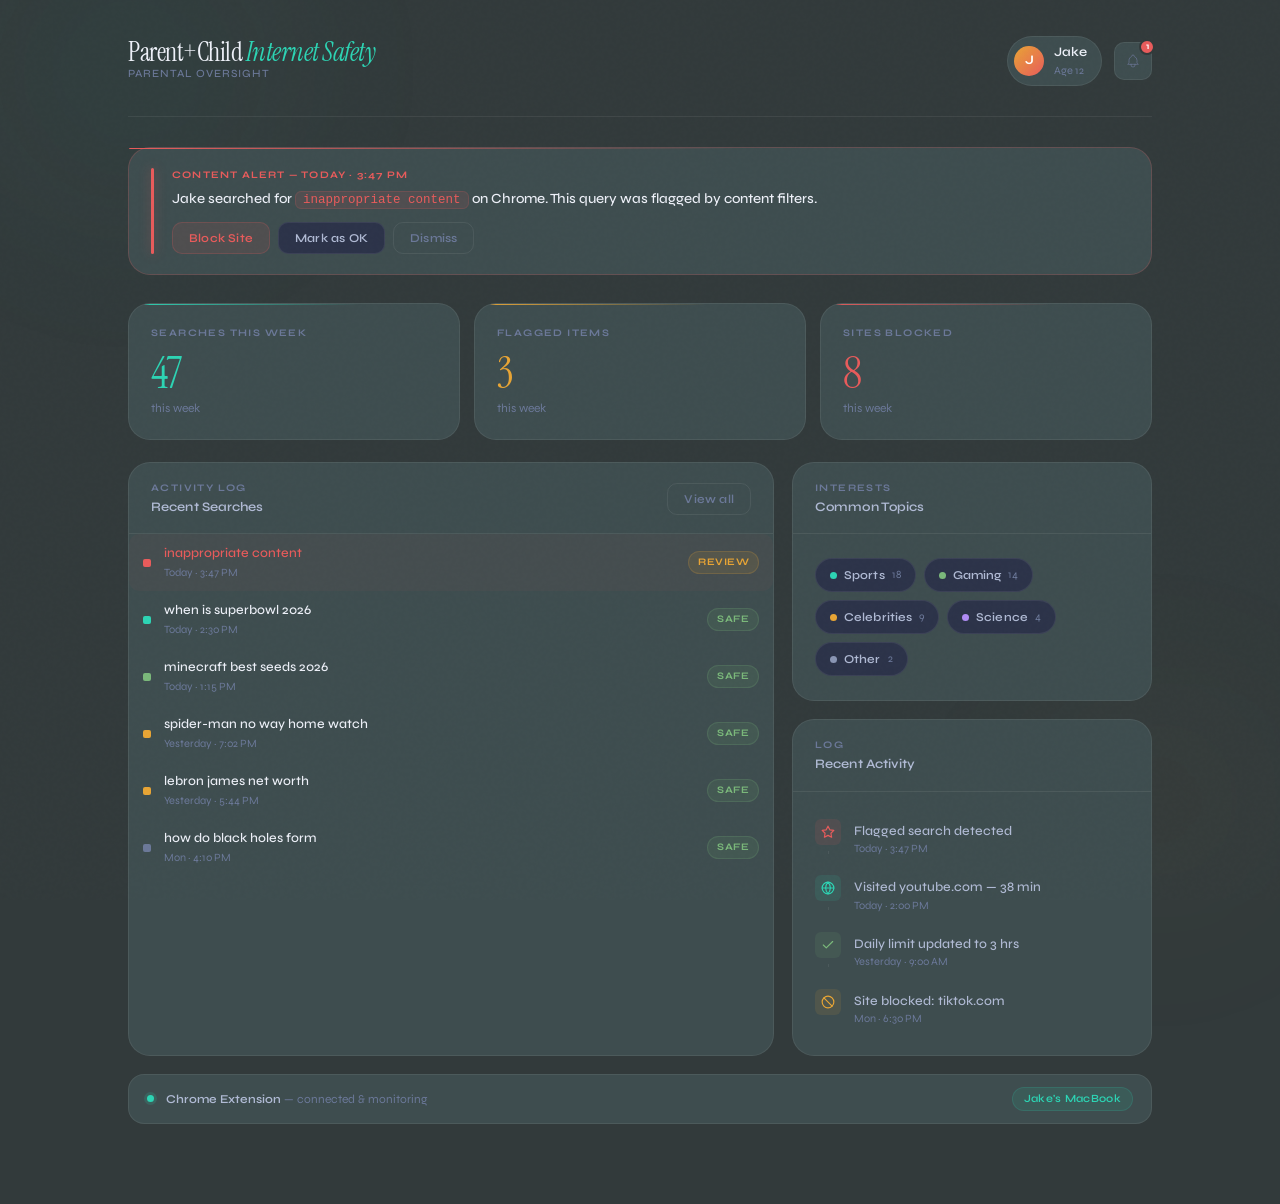
==== frontend/dashboard/index.html @ c44a9a2b "make dashboard with dummy data!! able to connect to backend and display data on the dashboard. also " ====
<!DOCTYPE html>
<html lang="en">
<head>
  <meta charset="UTF-8" />
  <meta name="viewport" content="width=device-width, initial-scale=1.0" />
  <title>Parent Dashboard</title>
 
  <!-- Stylesheets (load order matters) -->
  <link rel="stylesheet" href="css/tokens.css" />
  <link rel="stylesheet" href="css/base.css" />
  <link rel="stylesheet" href="css/components.css" />
  <link rel="stylesheet" href="css/layout.css" />
  <link rel="stylesheet" href="css/search-history.css" />
  <link rel="stylesheet" href="css/topics-activity.css" />
</head>
<body>
 
  <!-- Ambient background glows -->
  <div class="ambient ambient-a" aria-hidden="true"></div>
  <div class="ambient ambient-b" aria-hidden="true"></div>
 
  <div class="page-wrapper">
 
    <!-- ── Header ─────────────────────────────────────────── -->
    <header class="site-header reveal reveal-1" id="header" role="banner">
      <!-- Populated by header.js -->
    </header>
 
    <!-- ── Alert Banner ───────────────────────────────────── -->
    <div id="alert-banner" role="alert" aria-live="polite">
      <!-- Populated by alert-banner.js -->
    </div>
 
    <!-- ── Stats Row ──────────────────────────────────────── -->
    <div class="stats-grid" id="stats-grid">
      <!-- Populated by stats.js -->
    </div>
 
    <!-- ── Main Two-Column Grid ───────────────────────────── -->
    <div class="main-grid">
 
      <!-- Search History -->
      <div class="card reveal reveal-3">
        <div class="card-header">
          <div>
            <div class="card-eyebrow">Activity Log</div>
            <div class="card-title">Recent Searches</div>
          </div>
          <button class="btn btn-ghost">View all</button>
        </div>
        <div id="search-list">
          <!-- Populated by search-history.js -->
        </div>
      </div>
 
      <!-- Topics + Activity stacked in right column -->
      <div style="display:flex; flex-direction:column; gap:18px;">
 
        <!-- Topics -->
        <div class="card reveal reveal-4">
          <div class="card-header">
            <div>
              <div class="card-eyebrow">Interests</div>
              <div class="card-title">Common Topics</div>
            </div>
          </div>
          <div class="card-body">
            <div class="topics-cloud" id="topics-cloud">
              <!-- Populated by topics-activity.js -->
            </div>
          </div>
        </div>
 
        <!-- Activity Timeline -->
        <div class="card reveal reveal-5">
          <div class="card-header">
            <div>
              <div class="card-eyebrow">Log</div>
              <div class="card-title">Recent Activity</div>
            </div>
          </div>
          <div class="card-body" style="padding-top:14px; padding-bottom:14px;">
            <div class="timeline" id="timeline">
              <!-- Populated by topics-activity.js -->
            </div>
          </div>
        </div>
 
      </div>
    </div>
 
    <!-- ── Connection Bar ─────────────────────────────────── -->
    <div class="connection-bar reveal reveal-6">
      <span class="status-dot live"></span>
      <span class="connection-bar-text">
        <strong>Chrome Extension</strong> — connected &amp; monitoring
      </span>
      <span class="connection-device" id="connection-device">—</span>
    </div>
 
  </div>
 
  <!-- ── Toast ────────────────────────────────────────────── -->
  <div id="toast" role="status" aria-live="polite">
    <div class="toast-title"></div>
    <div class="toast-body"></div>
  </div>
 
  <!-- JS entry point (ES modules) -->
  <script type="module" src="js/app.js"></script>
</body>
</html>
---- frontend/dashboard/css/tokens.css ----
/* ============================================================
   tokens.css — Design tokens & CSS custom properties
   GuardianView Parent Dashboard
   ============================================================ */
 
   @import url('https://fonts.googleapis.com/css2?family=Instrument+Serif:ital@0;1&family=Syne:wght@400;500;600;700;800&display=swap');
 
   :root {
     /* ── Palette ─────────────────────────────────────────────── */
     --ink-950:   #1e2233;   /* page bg */
     --ink-900:   #3e4d4f;   /* card surface */
     --ink-800:   #2c3349;   /* secondary surface */
     --ink-700:   #343c54;   /* hover / tertiary surface */
     --ink-600:   #3f4a64;   /* active borders */
     --ink-400:   #6b7899;   /* muted text */
     --ink-300:   #8a96b4;   /* tertiary text */
     --ink-200:   #b0bad4;   /* secondary text */
     --ink-100:   #d0d8ec;   /* primary text */
     --ink-50:    #edf0f8;   /* highest contrast text */
              
     --teal-500:  #2dd4b4;
     --teal-400:  #4de8ca;
     --teal-muted: rgba(45, 212, 180, 0.10);
     --teal-glow:  rgba(45, 212, 180, 0.20);
    
     --amber-500: #e8a535;
     --amber-muted: rgba(232, 165, 53, 0.10);
    
     --rose-500:  #e85b5b;
     --rose-muted: rgba(232, 91, 91, 0.10);
    
     --sage-500:  #7ab87a;
     --sage-muted: rgba(122, 184, 122, 0.10);
    
     /* ── Semantic surface tokens ─────────────────────────────── */
     --bg:        #323a3b;   /* deep blue-slate page bg */
     --surface-1:   var(--ink-900);
     --surface-2:   var(--ink-800);
     --surface-3:   var(--ink-700);
     --border:    rgba(255, 255, 255, 0.07); /*background theme*/
     --border-hi: rgba(255, 255, 255, 0.13); /*background theme*/
              
     /* ── Typography ──────────────────────────────────────────── */
     --font-display: 'Instrument Serif', Georgia, serif;
     --font-ui:      'Syne', 'Helvetica Neue', sans-serif;
    
     --text-primary:   var(--ink-50);
     --text-secondary: var(--ink-200);
     --text-tertiary:  var(--ink-300);
     --text-muted:     var(--ink-400);
    
     /* ── Radius ──────────────────────────────────────────────── */
     --r-xs:  6px;
     --r-sm:  10px;
     --r-md:  16px;
     --r-lg:  22px;
     --r-xl:  30px;
    
     /* ── Spacing ─────────────────────────────────────────────── */
     --space-1:  4px;
     --space-2:  8px;
     --space-3:  12px;
     --space-4:  16px;
     --space-5:  20px;
     --space-6:  24px;
     --space-8:  32px;
     --space-10: 40px;
     --space-12: 48px;
    
     /* ── Shadows ─────────────────────────────────────────────── */
     --shadow-card: 0 1px 3px rgba(0,0,0,0.3), 0 8px 24px rgba(0,0,0,0.25);
     --shadow-teal: 0 0 24px rgba(45, 212, 180, 0.18);
    
     /* ── Transitions ─────────────────────────────────────────── */
     --ease-out:   cubic-bezier(0.16, 1, 0.3, 1);
     --ease-spring:cubic-bezier(0.34, 1.56, 0.64, 1);
     --t-fast: 140ms;
     --t-mid:  220ms;
     --t-slow: 400ms;
   }
---- frontend/dashboard/css/base.css ----
/* ============================================================
   base.css — Reset, global element styles, layout shell
   ============================================================ */
 
   *, *::before, *::after {
    box-sizing: border-box;
    margin: 0;
    padding: 0;
  }
   
  html {
    -webkit-font-smoothing: antialiased;
    -moz-osx-font-smoothing: grayscale;
    scroll-behavior: smooth;
  }
   
  body {
    font-family: var(--font-ui);
    font-size: 14px;
    line-height: 1.5;
    background-color: var(--bg);
    color: var(--text-primary);
    min-height: 100vh;
    overflow-x: hidden;
  }
   
  /* ── Noise texture overlay ──────────────────────────────────── */
  body::before {
    content: '';
    position: fixed;
    inset: 0;
    background-image: url("data:image/svg+xml,%3Csvg viewBox='0 0 256 256' xmlns='http://www.w3.org/2000/svg'%3E%3Cfilter id='noise'%3E%3CfeTurbulence type='fractalNoise' baseFrequency='0.9' numOctaves='4' stitchTiles='stitch'/%3E%3C/filter%3E%3Crect width='100%25' height='100%25' filter='url(%23noise)' opacity='0.03'/%3E%3C/svg%3E");
    pointer-events: none;
    z-index: 9999;
    opacity: 0.4;
  }
   
  /* ── Ambient light blobs ─────────────────────────────────────── */
  .ambient {
    position: fixed;
    border-radius: 50%;
    pointer-events: none;
    z-index: 0;
    filter: blur(80px);
  }
  .ambient-a {
    width: 500px; height: 500px;
    top: -180px; left: -120px;
    background: radial-gradient(circle, rgba(45,212,180,0.05) 0%, transparent 65%);
  }
  .ambient-b {
    width: 400px; height: 400px;
    bottom: -100px; right: -80px;
    background: radial-gradient(circle, rgba(232,165,53,0.04) 0%, transparent 65%);
  }
   
  /* ── Page wrapper ────────────────────────────────────────────── */
  .page-wrapper {
    position: relative;
    z-index: 1;
    max-width: 1080px;
    margin: 0 auto;
    padding: 36px 28px 80px;
  }
   
  /* ── Utility classes ─────────────────────────────────────────── */
  .sr-only {
    position: absolute; width: 1px; height: 1px;
    overflow: hidden; clip: rect(0,0,0,0); white-space: nowrap;
  }
   
  a { color: inherit; text-decoration: none; }
   
  button {
    font-family: var(--font-ui);
    cursor: pointer;
    border: none;
    background: none;
  }
   
  /* ── Staggered entrance animations ──────────────────────────── */
  @keyframes fadeUp {
    from { opacity: 0; transform: translateY(18px); }
    to   { opacity: 1; transform: translateY(0); }
  }
   
  .reveal {
    animation: fadeUp var(--t-slow) var(--ease-out) both;
  }
  .reveal-1 { animation-delay: 0.04s; }
  .reveal-2 { animation-delay: 0.10s; }
  .reveal-3 { animation-delay: 0.16s; }
  .reveal-4 { animation-delay: 0.22s; }
  .reveal-5 { animation-delay: 0.28s; }
  .reveal-6 { animation-delay: 0.34s; }
---- frontend/dashboard/css/components.css ----
/* ============================================================
   components.css — Reusable UI component styles
   ============================================================ */
 
/* ── Card ────────────────────────────────────────────────────── */
.card {
    background: var(--surface-1);
    border: 1px solid var(--border);
    border-radius: var(--r-lg);
    overflow: hidden;
    transition: border-color var(--t-mid) var(--ease-out),
                box-shadow   var(--t-mid) var(--ease-out);
  }
  .card:hover {
    border-color: var(--border-hi);
    box-shadow: var(--shadow-card);
  }
   
  .card-header {
    display: flex;
    align-items: center;
    justify-content: space-between;
    padding: 18px 22px 16px;
    border-bottom: 1px solid var(--border);
  }
   
  .card-eyebrow {
    font-size: 10px;
    font-weight: 700;
    letter-spacing: 1.4px;
    text-transform: uppercase;
    color: var(--text-muted);
    margin-bottom: 2px;
  }
   
  .card-title {
    font-size: 13px;
    font-weight: 600;
    color: var(--text-secondary);
    letter-spacing: 0.1px;
  }
   
  .card-body {
    padding: 20px 22px;
  }
   
  /* ── Buttons ─────────────────────────────────────────────────── */
  .btn {
    display: inline-flex;
    align-items: center;
    gap: 6px;
    padding: 8px 16px;
    border-radius: var(--r-sm);
    font-family: var(--font-ui);
    font-size: 12px;
    font-weight: 600;
    letter-spacing: 0.2px;
    transition: all var(--t-fast) var(--ease-out);
    cursor: pointer;
    border: 1px solid transparent;
    white-space: nowrap;
  }
   
  .btn-teal {
    background: var(--teal-500);
    color: var(--ink-950);
    box-shadow: 0 3px 14px rgba(45,212,180,0.25);
  }
  .btn-teal:hover {
    background: var(--teal-400);
    transform: translateY(-1px);
    box-shadow: 0 5px 18px rgba(45,212,180,0.35);
  }
   
  .btn-ghost {
    background: transparent;
    color: var(--text-muted);
    border-color: var(--border);
  }
  .btn-ghost:hover {
    border-color: var(--border-hi);
    color: var(--text-secondary);
    background: var(--surface-2);
  }
   
  .btn-danger {
    background: var(--rose-muted);
    color: var(--rose-500);
    border-color: rgba(232,91,91,0.2);
  }
  .btn-danger:hover {
    background: rgba(232,91,91,0.18);
    border-color: rgba(232,91,91,0.35);
  }
   
  .btn-subtle {
    background: var(--surface-2);
    color: var(--text-secondary);
    border-color: var(--border);
  }
  .btn-subtle:hover {
    background: var(--surface-3);
    border-color: var(--border-hi);
  }
   
  /* ── Badge / Pill ────────────────────────────────────────────── */
  .badge {
    display: inline-flex;
    align-items: center;
    padding: 3px 9px;
    border-radius: 20px;
    font-size: 10px;
    font-weight: 700;
    letter-spacing: 0.5px;
    text-transform: uppercase;
  }
   
  .badge-safe {
    background: var(--sage-muted);
    color: var(--sage-500);
    border: 1px solid rgba(122,184,122,0.18);
  }
  .badge-review {
    background: var(--amber-muted);
    color: var(--amber-500);
    border: 1px solid rgba(232,165,53,0.18);
  }
  .badge-blocked {
    background: var(--rose-muted);
    color: var(--rose-500);
    border: 1px solid rgba(232,91,91,0.18);
  }
   
  /* ── Stat number ─────────────────────────────────────────────── */
  .stat-numeral {
    font-family: var(--font-display);
    font-size: 44px;
    line-height: 1;
    letter-spacing: -1px;
  }
   
  /* ── Divider ─────────────────────────────────────────────────── */
  .divider {
    height: 1px;
    background: var(--border);
    margin: 0;
  }
   
  /* ── Status dot ─────────────────────────────────────────────── */
  .status-dot {
    width: 7px;
    height: 7px;
    border-radius: 50%;
    flex-shrink: 0;
  }
  .status-dot.live {
    background: var(--teal-500);
    box-shadow: 0 0 0 3px rgba(45,212,180,0.15);
    animation: livePulse 2.4s ease infinite;
  }
  @keyframes livePulse {
    0%,100% { box-shadow: 0 0 0 3px rgba(45,212,180,0.15); }
    50%      { box-shadow: 0 0 0 6px rgba(45,212,180,0); }
  }
   
  /* ── Toast ───────────────────────────────────────────────────── */
  #toast {
    position: fixed;
    bottom: 28px;
    right: 28px;
    z-index: 10000;
    background: var(--surface-2);
    border: 1px solid var(--border-hi);
    border-radius: var(--r-md);
    padding: 14px 18px;
    max-width: 300px;
    box-shadow: 0 16px 48px rgba(0,0,0,0.45);
    display: none;
    animation: toastSlide 0.3s var(--ease-out);
  }
  #toast.visible { display: block; }
  @keyframes toastSlide {
    from { opacity: 0; transform: translateY(10px); }
    to   { opacity: 1; transform: translateY(0); }
  }
  .toast-title {
    font-size: 13px;
    font-weight: 600;
    color: var(--text-primary);
    margin-bottom: 3px;
  }
  .toast-body {
    font-size: 12px;
    color: var(--text-muted);
    line-height: 1.45;
  }
---- frontend/dashboard/css/layout.css ----
/* ============================================================
   layout.css — Dashboard grid, header, section arrangement
   ============================================================ */
 
/* ── Header ──────────────────────────────────────────────────── */
.site-header {
    display: flex;
    align-items: center;
    justify-content: space-between;
    padding-bottom: 30px;
    margin-bottom: 30px;
    border-bottom: 1px solid var(--border);
  }
   
  .header-brand {
    display: flex;
    flex-direction: column;
    gap: 1px;
  }
   
  .brand-logotype {
    font-family: var(--font-display);
    font-size: 26px;
    letter-spacing: -0.5px;
    color: var(--text-primary);
    line-height: 1;
  }
  .brand-logotype em {
    font-style: italic;
    color: var(--teal-500);
  }
   
  .brand-sub {
    font-size: 11px;
    font-weight: 500;
    letter-spacing: 1px;
    text-transform: uppercase;
    color: var(--text-muted);
  }
   
  .header-controls {
    display: flex;
    align-items: center;
    gap: 12px;
  }
   
  /* Child selector pill */
  .child-pill {
    display: flex;
    align-items: center;
    gap: 10px;
    background: var(--surface-1);
    border: 1px solid var(--border);
    border-radius: 40px;
    padding: 6px 14px 6px 6px;
    cursor: pointer;
    transition: border-color var(--t-fast);
    user-select: none;
  }
  .child-pill:hover { border-color: var(--border-hi); }
   
  .child-avatar {
    width: 30px; height: 30px;
    border-radius: 50%;
    background: linear-gradient(135deg, var(--amber-500), var(--rose-500));
    display: flex;
    align-items: center;
    justify-content: center;
    font-size: 13px;
    font-weight: 700;
    color: white;
  }
  .child-name {
    font-size: 13px;
    font-weight: 600;
    color: var(--text-primary);
  }
  .child-age {
    font-size: 11px;
    color: var(--text-muted);
  }
   
  /* Notification button */
  .notif-wrap {
    position: relative;
  }
  .notif-btn {
    width: 38px; height: 38px;
    background: var(--surface-1);
    border: 1px solid var(--border);
    border-radius: var(--r-sm);
    display: flex;
    align-items: center;
    justify-content: center;
    cursor: pointer;
    transition: all var(--t-fast);
  }
  .notif-btn:hover {
    border-color: var(--border-hi);
    background: var(--surface-2);
  }
  .notif-btn svg { width: 16px; height: 16px; stroke: var(--text-muted); }
  .notif-badge {
    position: absolute;
    top: -3px; right: -3px;
    width: 16px; height: 16px;
    background: var(--rose-500);
    border-radius: 50%;
    font-size: 9px;
    font-weight: 700;
    color: white;
    display: flex;
    align-items: center;
    justify-content: center;
    border: 2px solid var(--bg);
  }
   
  /* ── Alert Banner ────────────────────────────────────────────── */
  #alert-banner {
    position: relative;
    background: var(--surface-1);
    border: 1px solid rgba(232,91,91,0.22);
    border-radius: var(--r-lg);
    padding: 20px 22px;
    margin-bottom: 28px;
    display: flex;
    gap: 18px;
    align-items: flex-start;
    animation: fadeUp var(--t-slow) var(--ease-out) both;
  }
  #alert-banner::before {
    content: '';
    position: absolute;
    top: 0; left: 0; right: 0;
    height: 1px;
    background: linear-gradient(90deg, var(--rose-500), transparent 60%);
    border-radius: var(--r-lg) var(--r-lg) 0 0;
  }
   
  .alert-indicator {
    width: 3px;
    border-radius: 3px;
    background: var(--rose-500);
    align-self: stretch;
    flex-shrink: 0;
    box-shadow: 0 0 12px rgba(232,91,91,0.4);
  }
   
  .alert-content { flex: 1; min-width: 0; }
   
  .alert-meta {
    font-size: 10px;
    font-weight: 700;
    letter-spacing: 1.2px;
    text-transform: uppercase;
    color: var(--rose-500);
    margin-bottom: 5px;
  }
   
  .alert-headline {
    font-size: 14px;
    font-weight: 500;
    color: var(--text-primary);
    line-height: 1.5;
    margin-bottom: 12px;
  }
   
  .alert-query-tag {
    display: inline;
    background: rgba(232,91,91,0.1);
    border: 1px solid rgba(232,91,91,0.18);
    border-radius: var(--r-xs);
    padding: 1px 7px;
    font-family: 'Courier New', monospace;
    font-size: 12.5px;
    color: var(--rose-500);
  }
   
  .alert-actions {
    display: flex;
    gap: 8px;
    flex-wrap: wrap;
  }
   
  /* ── Stats Row ───────────────────────────────────────────────── */
  .stats-grid {
    display: grid;
    grid-template-columns: repeat(3, 1fr);
    gap: 14px;
    margin-bottom: 22px;
  }
   
  .stat-card {
    background: var(--surface-1);
    border: 1px solid var(--border);
    border-radius: var(--r-lg);
    padding: 22px;
    position: relative;
    overflow: hidden;
    transition: border-color var(--t-mid), transform var(--t-mid) var(--ease-out);
  }
  .stat-card::after {
    content: '';
    position: absolute;
    top: 0; left: 0; right: 0;
    height: 1px;
  }
  .stat-card:hover {
    border-color: var(--border-hi);
    transform: translateY(-2px);
  }
  .stat-card--teal::after  { background: linear-gradient(90deg, var(--teal-500) 0%, transparent 70%); }
  .stat-card--amber::after { background: linear-gradient(90deg, var(--amber-500) 0%, transparent 70%); }
  .stat-card--rose::after  { background: linear-gradient(90deg, var(--rose-500) 0%, transparent 70%); }
   
  .stat-card .card-eyebrow { margin-bottom: 10px; }
   
  .stat-card--teal  .stat-numeral { color: var(--teal-500); }
  .stat-card--amber .stat-numeral { color: var(--amber-500); }
  .stat-card--rose  .stat-numeral { color: var(--rose-500); }
   
  .stat-sub {
    font-size: 12px;
    color: var(--text-muted);
    margin-top: 4px;
  }
   
  /* ── Main Two-Column Grid ────────────────────────────────────── */
  .main-grid {
    display: grid;
    grid-template-columns: 1fr 360px;
    gap: 18px;
    margin-bottom: 18px;
  }
   
  /* ── Bottom Two-Column Grid ──────────────────────────────────── */
  .bottom-grid {
    display: grid;
    grid-template-columns: 1fr 1fr;
    gap: 18px;
    margin-bottom: 18px;
  }
   
  /* ── Connection Bar ──────────────────────────────────────────── */
  .connection-bar {
    display: flex;
    align-items: center;
    gap: 12px;
    background: var(--surface-1);
    border: 1px solid var(--border);
    border-radius: var(--r-md);
    padding: 12px 18px;
  }
   
  .connection-bar-text {
    font-size: 12px;
    color: var(--text-muted);
  }
  .connection-bar-text strong {
    color: var(--text-secondary);
    font-weight: 600;
  }
  .connection-device {
    margin-left: auto;
    font-size: 11px;
    font-weight: 600;
    letter-spacing: 0.3px;
    color: var(--teal-500);
    background: var(--teal-muted);
    border-radius: 20px;
    padding: 3px 11px;
    border: 1px solid rgba(45,212,180,0.15);
  }
   
  /* ── Responsive ─────────────────────────────────────────────── */
  @media (max-width: 820px) {
    .main-grid { grid-template-columns: 1fr; }
    .stats-grid { grid-template-columns: 1fr 1fr; }
  }
  @media (max-width: 560px) {
    .stats-grid { grid-template-columns: 1fr; }
    .bottom-grid { grid-template-columns: 1fr; }
    .page-wrapper { padding: 24px 16px 60px; }
  }
---- frontend/dashboard/css/search-history.css ----
/* ============================================================
   search-history.css — Search list component styles
   ============================================================ */
 
   .search-list {
    display: flex;
    flex-direction: column;
    padding: 6px 0;
  }
   
  .search-item {
    display: flex;
    align-items: center;
    gap: 13px;
    padding: 10px 14px;
    border-radius: var(--r-sm);
    cursor: pointer;
    transition: background var(--t-fast);
    position: relative;
  }
  .search-item:hover {
    background: var(--surface-2);
  }
   
  .search-type-mark {
    width: 8px;
    height: 8px;
    border-radius: 2px;
    flex-shrink: 0;
  }
  .mark-sports  { background: var(--teal-500); }
  .mark-gaming  { background: var(--sage-500); }
  .mark-celeb   { background: var(--amber-500); }
  .mark-flagged { background: var(--rose-500); }
  .mark-default { background: var(--ink-400); }
   
  .search-text { flex: 1; min-width: 0; }
   
  .search-query-text {
    font-size: 13px;
    font-weight: 500;
    color: var(--text-primary);
    white-space: nowrap;
    overflow: hidden;
    text-overflow: ellipsis;
  }
   
  .search-timestamp {
    font-size: 11px;
    color: var(--text-muted);
    margin-top: 1px;
    font-weight: 400;
  }
   
  .search-item-badge { flex-shrink: 0; }
   
  /* Flagged item gets a subtle left border treatment */
  .search-item--flagged {
    background: rgba(232,91,91,0.035);
  }
  .search-item--flagged:hover {
    background: rgba(232,91,91,0.065);
  }
  .search-item--flagged .search-query-text {
    color: var(--rose-500);
  }
---- frontend/dashboard/css/topics-activity.css ----
/* ============================================================
   topics-activity.css — Topics cloud & timeline styles
   ============================================================ */
 
/* ── Topics ──────────────────────────────────────────────────── */
.topics-cloud {
    display: flex;
    flex-wrap: wrap;
    gap: 8px;
    padding: 4px 0;
  }
   
  .topic-pill {
    display: flex;
    align-items: center;
    gap: 7px;
    padding: 7px 14px;
    background: var(--surface-2);
    border: 1px solid var(--border);
    border-radius: var(--r-xl);
    cursor: pointer;
    transition: all var(--t-fast);
  }
  .topic-pill:hover {
    border-color: var(--border-hi);
    background: var(--surface-3);
  }
   
  .topic-pill-label {
    font-size: 12px;
    font-weight: 600;
    color: var(--text-secondary);
    letter-spacing: 0.1px;
  }
  .topic-pill-count {
    font-size: 11px;
    color: var(--text-muted);
    font-weight: 400;
  }
   
  .topic-swatch {
    width: 7px; height: 7px;
    border-radius: 50%;
    flex-shrink: 0;
  }
  .swatch-sports  { background: var(--teal-500); }
  .swatch-gaming  { background: var(--sage-500); }
  .swatch-celeb   { background: var(--amber-500); }
  .swatch-science { background: #b08cf5; }
  .swatch-other   { background: var(--ink-300); }
   
  /* ── Activity Timeline ───────────────────────────────────────── */
  .timeline {
    display: flex;
    flex-direction: column;
    gap: 0;
    padding: 4px 0;
  }
   
  .tl-row {
    display: flex;
    align-items: flex-start;
    gap: 13px;
    padding: 9px 0;
    position: relative;
  }
   
  /* Connector line between items */
  .tl-row:not(:last-child) .tl-spine::after {
    content: '';
    position: absolute;
    left: 13px;
    top: 32px;
    bottom: -9px;
    width: 1px;
    background: var(--border);
  }
  .tl-spine {
    position: relative;
    flex-shrink: 0;
  }
   
  .tl-dot {
    width: 26px; height: 26px;
    border-radius: var(--r-xs);
    display: flex;
    align-items: center;
    justify-content: center;
    flex-shrink: 0;
  }
  .tl-dot--rose   { background: var(--rose-muted); }
  .tl-dot--teal   { background: var(--teal-muted); }
  .tl-dot--amber  { background: var(--amber-muted); }
  .tl-dot--sage   { background: var(--sage-muted); }
  .tl-dot--subtle { background: var(--surface-3); }
   
  .tl-icon {
    width: 14px; height: 14px;
    stroke-width: 2;
  }
  .icon-rose  { stroke: var(--rose-500); }
  .icon-teal  { stroke: var(--teal-500); }
  .icon-amber { stroke: var(--amber-500); }
  .icon-sage  { stroke: var(--sage-500); }
  .icon-dim   { stroke: var(--ink-300); }
   
  .tl-content { flex: 1; padding-top: 3px; }
   
  .tl-action {
    font-size: 13px;
    font-weight: 500;
    color: var(--text-secondary);
    line-height: 1.4;
  }
   
  .tl-when {
    font-size: 11px;
    color: var(--text-muted);
    margin-top: 1px;
  }
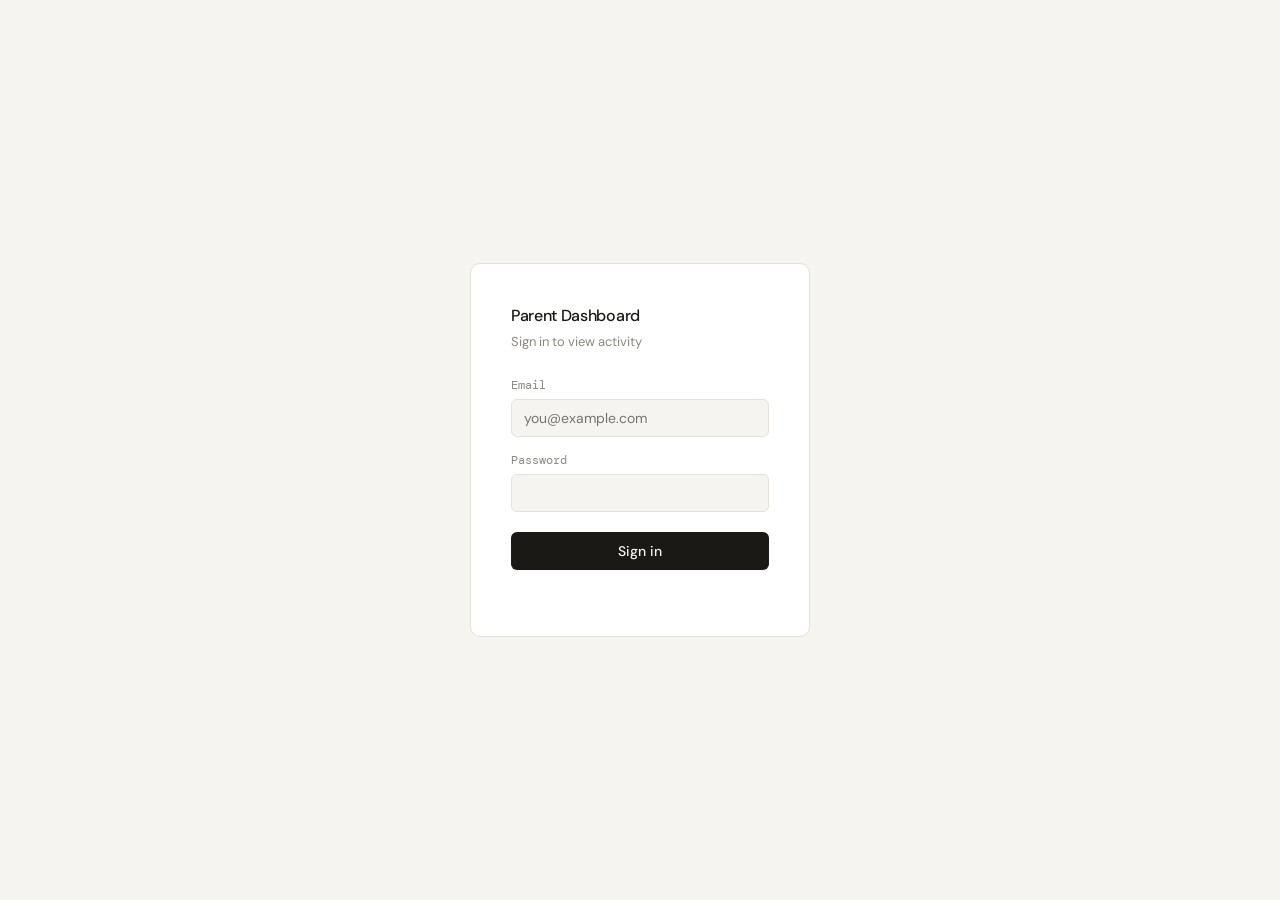
==== commit 4cd035e4: "update dashboard to include login page + real data" ====
--- a/frontend/dashboard/index.html
+++ b/frontend/dashboard/index.html
@@ -4,109 +4,602 @@
   <meta charset="UTF-8" />
   <meta name="viewport" content="width=device-width, initial-scale=1.0" />
   <title>Parent Dashboard</title>
- 
-  <!-- Stylesheets (load order matters) -->
-  <link rel="stylesheet" href="css/tokens.css" />
-  <link rel="stylesheet" href="css/base.css" />
-  <link rel="stylesheet" href="css/components.css" />
-  <link rel="stylesheet" href="css/layout.css" />
-  <link rel="stylesheet" href="css/search-history.css" />
-  <link rel="stylesheet" href="css/topics-activity.css" />
+  <link href="https://fonts.googleapis.com/css2?family=DM+Sans:wght@300;400;500&family=DM+Mono:wght@400;500&display=swap" rel="stylesheet" />
+  <style>
+    :root {
+      --bg:        #f5f4f0;
+      --surface:   #ffffff;
+      --border:    #e4e2db;
+      --text:      #1a1916;
+      --muted:     #8a887f;
+      --accent:    #c84b2f;   
+      --safe:      #3a7d5c;   
+      --radius:    10px;
+      --font:      'DM Sans', sans-serif;
+      --mono:      'DM Mono', monospace;
+    }
+
+    *, *::before, *::after { box-sizing: border-box; margin: 0; padding: 0; }
+    body {
+      font-family: var(--font);
+      background: var(--bg);
+      color: var(--text);
+      font-size: 14px;
+      line-height: 1.5;
+      min-height: 100vh;
+    }
+
+    .page {
+      max-width: 960px;
+      margin: 0 auto;
+      padding: 40px 24px 80px;
+    }
+
+    .header {
+      display: flex;
+      align-items: baseline;
+      justify-content: space-between;
+      padding-bottom: 28px;
+      border-bottom: 1px solid var(--border);
+      margin-bottom: 32px;
+    }
+    .header-title {
+      font-size: 18px;
+      font-weight: 500;
+      letter-spacing: -0.02em;
+    }
+    .header-title span {
+      color: var(--muted);
+      font-weight: 300;
+    }
+    .header-meta {
+      font-size: 13px;
+      color: var(--muted);
+      font-family: var(--mono);
+    }
+
+    .alert-banner {
+      display: none;
+      background: #fff5f3;
+      border: 1px solid #f0c4bb;
+      border-left: 3px solid var(--accent);
+      border-radius: var(--radius);
+      padding: 14px 18px;
+      margin-bottom: 24px;
+      gap: 12px;
+    }
+    .alert-banner.visible { display: flex; align-items: flex-start; }
+    .alert-dot {
+      width: 8px; height: 8px;
+      border-radius: 50%;
+      background: var(--accent);
+      margin-top: 5px;
+      flex-shrink: 0;
+    }
+    .alert-text { flex: 1; }
+    .alert-label {
+      font-size: 11px;
+      font-family: var(--mono);
+      color: var(--accent);
+      text-transform: uppercase;
+      letter-spacing: 0.06em;
+      margin-bottom: 3px;
+    }
+    .alert-body { font-size: 13px; color: var(--text); }
+    .alert-domain {
+      font-family: var(--mono);
+      font-size: 12px;
+      background: #f0c4bb44;
+      padding: 1px 6px;
+      border-radius: 4px;
+    }
+    .alert-dismiss {
+      background: none;
+      border: none;
+      color: var(--muted);
+      cursor: pointer;
+      font-size: 18px;
+      line-height: 1;
+      padding: 0 4px;
+    }
+    .alert-dismiss:hover { color: var(--text); }
+
+    .stats-row {
+      display: grid;
+      grid-template-columns: repeat(3, 1fr);
+      gap: 12px;
+      margin-bottom: 28px;
+    }
+    .stat {
+      background: var(--surface);
+      border: 1px solid var(--border);
+      border-radius: var(--radius);
+      padding: 20px 22px;
+    }
+    .stat-value {
+      font-size: 32px;
+      font-weight: 300;
+      letter-spacing: -0.03em;
+      line-height: 1;
+      margin-bottom: 6px;
+    }
+    .stat-value.accent { color: var(--accent); }
+    .stat-label {
+      font-size: 12px;
+      color: var(--muted);
+      font-family: var(--mono);
+    }
+
+    .grid {
+      display: grid;
+      grid-template-columns: 3fr 2fr;
+      gap: 16px;
+    }
+
+    .card {
+      background: var(--surface);
+      border: 1px solid var(--border);
+      border-radius: var(--radius);
+      overflow: hidden;
+    }
+    .card-head {
+      display: flex;
+      align-items: center;
+      justify-content: space-between;
+      padding: 16px 20px;
+      border-bottom: 1px solid var(--border);
+    }
+    .card-title {
+      font-size: 13px;
+      font-weight: 500;
+      letter-spacing: -0.01em;
+    }
+    .card-count {
+      font-size: 12px;
+      font-family: var(--mono);
+      color: var(--muted);
+    }
+
+    .search-item {
+      display: flex;
+      align-items: center;
+      gap: 12px;
+      padding: 12px 20px;
+      border-bottom: 1px solid var(--border);
+      transition: background 0.1s;
+    }
+    .search-item:last-child { border-bottom: none; }
+    .search-item:hover { background: var(--bg); }
+    .search-item.flagged { background: #fff8f7; }
+    .search-main { flex: 1; min-width: 0; }
+    .search-url {
+      font-size: 13px;
+      white-space: nowrap;
+      overflow: hidden;
+      text-overflow: ellipsis;
+      color: var(--text);
+    }
+    .search-time {
+      font-size: 11px;
+      color: var(--muted);
+      font-family: var(--mono);
+      margin-top: 2px;
+    }
+    .severity-tag {
+      font-size: 10px;
+      font-family: var(--mono);
+      text-transform: uppercase;
+      letter-spacing: 0.05em;
+      padding: 2px 7px;
+      border-radius: 4px;
+      flex-shrink: 0;
+    }
+    .tag-clean    { background: #e8f4ee; color: var(--safe); }
+    .tag-watch    { background: #fef3e2; color: #8a6520; }
+    .tag-moderate { background: #fde8e4; color: #a03520; }
+    .tag-severe   { background: #f9d5d0; color: var(--accent); font-weight: 500; }
+    .tag-pending  { background: #f0eeea; color: var(--muted); }
+
+    .alert-item {
+      padding: 14px 20px;
+      border-bottom: 1px solid var(--border);
+    }
+    .alert-item:last-child { border-bottom: none; }
+    .alert-item-domain {
+      font-family: var(--mono);
+      font-size: 12px;
+      color: var(--text);
+      margin-bottom: 4px;
+    }
+    .alert-item-meta {
+      font-size: 11px;
+      color: var(--muted);
+      display: flex;
+      gap: 8px;
+      align-items: center;
+    }
+    .alert-severity {
+      font-size: 10px;
+      font-family: var(--mono);
+      text-transform: uppercase;
+    }
+    .sev-watch    { color: #8a6520; }
+    .sev-moderate { color: #a03520; }
+    .sev-severe   { color: var(--accent); font-weight: 500; }
+
+    .empty {
+      padding: 36px 20px;
+      text-align: center;
+      color: var(--muted);
+      font-size: 13px;
+    }
+
+    .loading {
+      padding: 30px 20px;
+      text-align: center;
+      color: var(--muted);
+      font-family: var(--mono);
+      font-size: 12px;
+    }
+
+    .conn-bar {
+      margin-top: 20px;
+      padding: 10px 16px;
+      border: 1px solid var(--border);
+      border-radius: var(--radius);
+      display: flex;
+      align-items: center;
+      gap: 10px;
+      font-size: 12px;
+      color: var(--muted);
+      font-family: var(--mono);
+    }
+    .conn-dot {
+      width: 6px; height: 6px;
+      border-radius: 50%;
+      background: var(--safe);
+      flex-shrink: 0;
+    }
+    .conn-url { margin-left: auto; }
+
+    #login-gate {
+      min-height: 100vh;
+      display: flex;
+      align-items: center;
+      justify-content: center;
+      background: var(--bg);
+    }
+    .login-box {
+      background: var(--surface);
+      border: 1px solid var(--border);
+      border-radius: var(--radius);
+      padding: 40px;
+      width: 340px;
+    }
+    .login-title {
+      font-size: 16px;
+      font-weight: 500;
+      margin-bottom: 4px;
+      letter-spacing: -0.02em;
+    }
+    .login-sub {
+      font-size: 13px;
+      color: var(--muted);
+      margin-bottom: 24px;
+    }
+    .field { margin-bottom: 14px; }
+    .field label {
+      display: block;
+      font-size: 12px;
+      font-family: var(--mono);
+      color: var(--muted);
+      margin-bottom: 5px;
+    }
+    .field input {
+      width: 100%;
+      padding: 9px 12px;
+      border: 1px solid var(--border);
+      border-radius: 6px;
+      font-family: var(--font);
+      font-size: 14px;
+      background: var(--bg);
+      color: var(--text);
+      outline: none;
+      transition: border-color 0.15s;
+    }
+    .field input:focus { border-color: var(--text); }
+    .btn-login {
+      width: 100%;
+      padding: 10px;
+      background: var(--text);
+      color: var(--bg);
+      border: none;
+      border-radius: 6px;
+      font-family: var(--font);
+      font-size: 14px;
+      font-weight: 500;
+      cursor: pointer;
+      margin-top: 6px;
+      transition: opacity 0.15s;
+    }
+    .btn-login:hover { opacity: 0.85; }
+    .login-error {
+      font-size: 12px;
+      color: var(--accent);
+      margin-top: 10px;
+      min-height: 16px;
+      font-family: var(--mono);
+    }
+
+    @media (max-width: 680px) {
+      .grid { grid-template-columns: 1fr; }
+      .stats-row { grid-template-columns: 1fr 1fr; }
+      .stats-row .stat:last-child { grid-column: span 2; }
+    }
+  </style>
 </head>
 <body>
- 
-  <!-- Ambient background glows -->
-  <div class="ambient ambient-a" aria-hidden="true"></div>
-  <div class="ambient ambient-b" aria-hidden="true"></div>
- 
-  <div class="page-wrapper">
- 
-    <!-- ── Header ─────────────────────────────────────────── -->
-    <header class="site-header reveal reveal-1" id="header" role="banner">
-      <!-- Populated by header.js -->
-    </header>
- 
-    <!-- ── Alert Banner ───────────────────────────────────── -->
-    <div id="alert-banner" role="alert" aria-live="polite">
-      <!-- Populated by alert-banner.js -->
+<div id="login-gate">
+  <div class="login-box">
+    <div class="login-title">Parent Dashboard</div>
+    <div class="login-sub">Sign in to view activity</div>
+    <div class="field">
+      <label>Email</label>
+      <input type="email" id="login-email" placeholder="you@example.com" />
     </div>
- 
-    <!-- ── Stats Row ──────────────────────────────────────── -->
-    <div class="stats-grid" id="stats-grid">
-      <!-- Populated by stats.js -->
+    <div class="field">
+      <label>Password</label>
+      <input type="password" id="login-password" />
     </div>
- 
-    <!-- ── Main Two-Column Grid ───────────────────────────── -->
-    <div class="main-grid">
- 
-      <!-- Search History -->
-      <div class="card reveal reveal-3">
-        <div class="card-header">
-          <div>
-            <div class="card-eyebrow">Activity Log</div>
-            <div class="card-title">Recent Searches</div>
+    <button class="btn-login" id="login-btn">Sign in</button>
+    <div class="login-error" id="login-error"></div>
+  </div>
+</div>
+
+<div id="dashboard" style="display:none;">
+  <div class="page">
+
+    <div class="header">
+      <div class="header-title">Parent Dashboard <span>/ Activity Monitor</span></div>
+      <div class="header-meta" id="header-meta">loading…</div>
+    </div>
+
+    <div class="alert-banner" id="alert-banner">
+      <div class="alert-dot"></div>
+      <div class="alert-text">
+        <div class="alert-label">Content Alert</div>
+        <div class="alert-body" id="alert-body"></div>
+      </div>
+      <button class="alert-dismiss" id="alert-dismiss">×</button>
+    </div>
+
+    <div class="stats-row">
+      <div class="stat">
+        <div class="stat-value" id="stat-searches">—</div>
+        <div class="stat-label">total searches</div>
+      </div>
+      <div class="stat">
+        <div class="stat-value accent" id="stat-flagged">—</div>
+        <div class="stat-label">flagged pages</div>
+      </div>
+      <div class="stat">
+        <div class="stat-value" id="stat-devices">—</div>
+        <div class="stat-label">devices monitored</div>
+      </div>
+    </div>
+
+    <div class="grid">
+
+      <div class="card">
+        <div class="card-head">
+          <div class="card-title">Recent Searches</div>
+          <div class="card-count" id="search-count"></div>
+        </div>
+        <div id="search-list"><div class="loading">loading…</div></div>
+      </div>
+
+      <div class="card">
+        <div class="card-head">
+          <div class="card-title">Flagged Content</div>
+          <div class="card-count" id="alert-count"></div>
+        </div>
+        <div id="alert-list"><div class="loading">loading…</div></div>
+      </div>
+
+    </div>
+
+    <div class="conn-bar">
+      <div class="conn-dot"></div>
+      <span id="conn-device">Chrome Extension — monitoring</span>
+      <span class="conn-url" id="conn-url"></span>
+    </div>
+
+  </div>
+</div>
+
+<script>
+const API   = 'https://senior-project-production-4c90.up.railway.app';
+const APIKEY = 'myapikey123';
+
+let token  = sessionStorage.getItem('token')  || '';
+let userid = sessionStorage.getItem('userid') || '';
+let email  = sessionStorage.getItem('email')  || '';
+
+function fmt(dateStr) {
+  if (!dateStr) return '';
+  const d = new Date(dateStr);
+  const now = new Date();
+  const diffMs = now - d;
+  const diffMin = Math.floor(diffMs / 60000);
+  const diffH   = Math.floor(diffMs / 3600000);
+  const diffD   = Math.floor(diffMs / 86400000);
+  if (diffMin < 1)  return 'just now';
+  if (diffMin < 60) return `${diffMin}m ago`;
+  if (diffH   < 24) return `${diffH}h ago`;
+  if (diffD   < 7)  return `${diffD}d ago`;
+  return d.toLocaleDateString();
+}
+
+function severityTag(severity) {
+  if (!severity) return `<span class="severity-tag tag-pending">pending</span>`;
+  const cls = { watch: 'tag-watch', moderate: 'tag-moderate', severe: 'tag-severe', clean: 'tag-clean' }[severity] || 'tag-pending';
+  return `<span class="severity-tag ${cls}">${severity}</span>`;
+}
+
+function severityCls(s) {
+  return { watch: 'sev-watch', moderate: 'sev-moderate', severe: 'sev-severe' }[s] || 'sev-watch';
+}
+
+async function apiFetch(path, opts = {}) {
+  const headers = { 'Content-Type': 'application/json', 'x-api-key': APIKEY, ...opts.headers };
+  if (token) headers['Authorization'] = `Bearer ${token}`;
+  const res = await fetch(API + path, { ...opts, headers });
+  if (!res.ok) throw new Error(`${res.status} ${await res.text()}`);
+  return res.json();
+}
+
+async function doLogin() {
+  const emailVal = document.getElementById('login-email').value.trim();
+  const passVal  = document.getElementById('login-password').value;
+  const errEl    = document.getElementById('login-error');
+  errEl.textContent = '';
+
+  try {
+    const loginData = await apiFetch('/login', {
+      method: 'POST',
+      body: JSON.stringify({ email: emailVal, password: passVal })
+    });
+    token = loginData.access_token;
+
+    const payload = JSON.parse(atob(token.split('.')[1]));
+    userid = payload.sub;
+    email  = emailVal;
+
+    sessionStorage.setItem('token',  token);
+    sessionStorage.setItem('userid', userid);
+    sessionStorage.setItem('email',  email);
+
+    showDashboard();
+  } catch (e) {
+    errEl.textContent = 'Invalid email or password.';
+  }
+}
+
+document.getElementById('login-btn').addEventListener('click', doLogin);
+document.getElementById('login-password').addEventListener('keydown', e => {
+  if (e.key === 'Enter') doLogin();
+});
+
+async function showDashboard() {
+  document.getElementById('login-gate').style.display  = 'none';
+  document.getElementById('dashboard').style.display   = 'block';
+
+  document.getElementById('header-meta').textContent = email;
+
+  await Promise.all([loadDevices(), loadSearches(), loadAlerts()]);
+}
+
+// load devices 
+async function loadDevices() {
+  try {
+    const data = await apiFetch(`/users/${userid}/devices`);
+    const devices = data.devices || [];
+    document.getElementById('stat-devices').textContent = devices.length;
+    if (devices.length > 0) {
+      document.getElementById('conn-device').textContent = devices.map(d => d.device_name).join(', ');
+    }
+  } catch {
+    document.getElementById('stat-devices').textContent = '—';
+  }
+}
+
+// load searches
+async function loadSearches() {
+  const listEl  = document.getElementById('search-list');
+  const countEl = document.getElementById('search-count');
+  try {
+    const data    = await apiFetch(`/users/${userid}/searches`);
+    const searches = (data.searches || []).slice(0, 30);
+
+    document.getElementById('stat-searches').textContent = data.searches?.length ?? 0;
+    countEl.textContent = `${searches.length} shown`;
+
+    if (searches.length === 0) {
+      listEl.innerHTML = '<div class="empty">No searches recorded yet.</div>';
+      return;
+    }
+
+    listEl.innerHTML = searches.map(s => {
+      const isFlagged = s.flagged;
+      const displayUrl = s.url
+        ? s.url.replace(/^https?:\/\/(www\.)?/, '').split('/')[0]
+        : (s.query_text || '—');
+      return `
+        <div class="search-item ${isFlagged ? 'flagged' : ''}">
+          <div class="search-main">
+            <div class="search-url" title="${s.url || ''}">${displayUrl}</div>
+            <div class="search-time">${fmt(s.searched_at)}</div>
           </div>
-          <button class="btn btn-ghost">View all</button>
+          ${isFlagged ? severityTag('watch') : severityTag('clean')}
         </div>
-        <div id="search-list">
-          <!-- Populated by search-history.js -->
+      `;
+    }).join('');
+  } catch(e) {
+    listEl.innerHTML = '<div class="empty">Could not load searches.</div>';
+    console.error(e);
+  }
+}
+
+// load alerts
+async function loadAlerts() {
+  const listEl  = document.getElementById('alert-list');
+  const countEl = document.getElementById('alert-count');
+  try {
+    const data   = await apiFetch(`/users/${userid}/alerts`);
+    const alerts = (data.alerts || []).slice(0, 20);
+
+    document.getElementById('stat-flagged').textContent = alerts.length;
+    countEl.textContent = `${alerts.length} total`;
+
+    if (alerts.length === 0) {
+      listEl.innerHTML = '<div class="empty">No flagged content.</div>';
+      return;
+    }
+
+    // show top alert in banner
+    const top = alerts[0];
+    if (top && top.severity !== 'watch') {
+      const banner = document.getElementById('alert-banner');
+      document.getElementById('alert-body').innerHTML =
+        `<span class="alert-domain">${top.domain || 'unknown domain'}</span> — ${top.reason_code || top.severity}`;
+      banner.classList.add('visible');
+    }
+
+    listEl.innerHTML = alerts.map(a => `
+      <div class="alert-item">
+        <div class="alert-item-domain">${a.domain || '—'}</div>
+        <div class="alert-item-meta">
+          <span class="alert-severity ${severityCls(a.severity)}">${a.severity}</span>
+          <span>·</span>
+          <span>${a.category_name || a.categoryid || ''}</span>
+          <span>·</span>
+          <span>${fmt(a.created_at)}</span>
         </div>
       </div>
- 
-      <!-- Topics + Activity stacked in right column -->
-      <div style="display:flex; flex-direction:column; gap:18px;">
- 
-        <!-- Topics -->
-        <div class="card reveal reveal-4">
-          <div class="card-header">
-            <div>
-              <div class="card-eyebrow">Interests</div>
-              <div class="card-title">Common Topics</div>
-            </div>
-          </div>
-          <div class="card-body">
-            <div class="topics-cloud" id="topics-cloud">
-              <!-- Populated by topics-activity.js -->
-            </div>
-          </div>
-        </div>
- 
-        <!-- Activity Timeline -->
-        <div class="card reveal reveal-5">
-          <div class="card-header">
-            <div>
-              <div class="card-eyebrow">Log</div>
-              <div class="card-title">Recent Activity</div>
-            </div>
-          </div>
-          <div class="card-body" style="padding-top:14px; padding-bottom:14px;">
-            <div class="timeline" id="timeline">
-              <!-- Populated by topics-activity.js -->
-            </div>
-          </div>
-        </div>
- 
-      </div>
-    </div>
- 
-    <!-- ── Connection Bar ─────────────────────────────────── -->
-    <div class="connection-bar reveal reveal-6">
-      <span class="status-dot live"></span>
-      <span class="connection-bar-text">
-        <strong>Chrome Extension</strong> — connected &amp; monitoring
-      </span>
-      <span class="connection-device" id="connection-device">—</span>
-    </div>
- 
-  </div>
- 
-  <!-- ── Toast ────────────────────────────────────────────── -->
-  <div id="toast" role="status" aria-live="polite">
-    <div class="toast-title"></div>
-    <div class="toast-body"></div>
-  </div>
- 
-  <!-- JS entry point (ES modules) -->
-  <script type="module" src="js/app.js"></script>
+    `).join('');
+  } catch(e) {
+    listEl.innerHTML = '<div class="empty">Could not load alerts.</div>';
+    console.error(e);
+  }
+}
+document.getElementById('alert-dismiss').addEventListener('click', () => {
+  document.getElementById('alert-banner').classList.remove('visible');
+});
+
+//Auto-login if session exists 
+if (token && userid) {
+  showDashboard();
+}
+</script>
 </body>
-</html>+</html>
